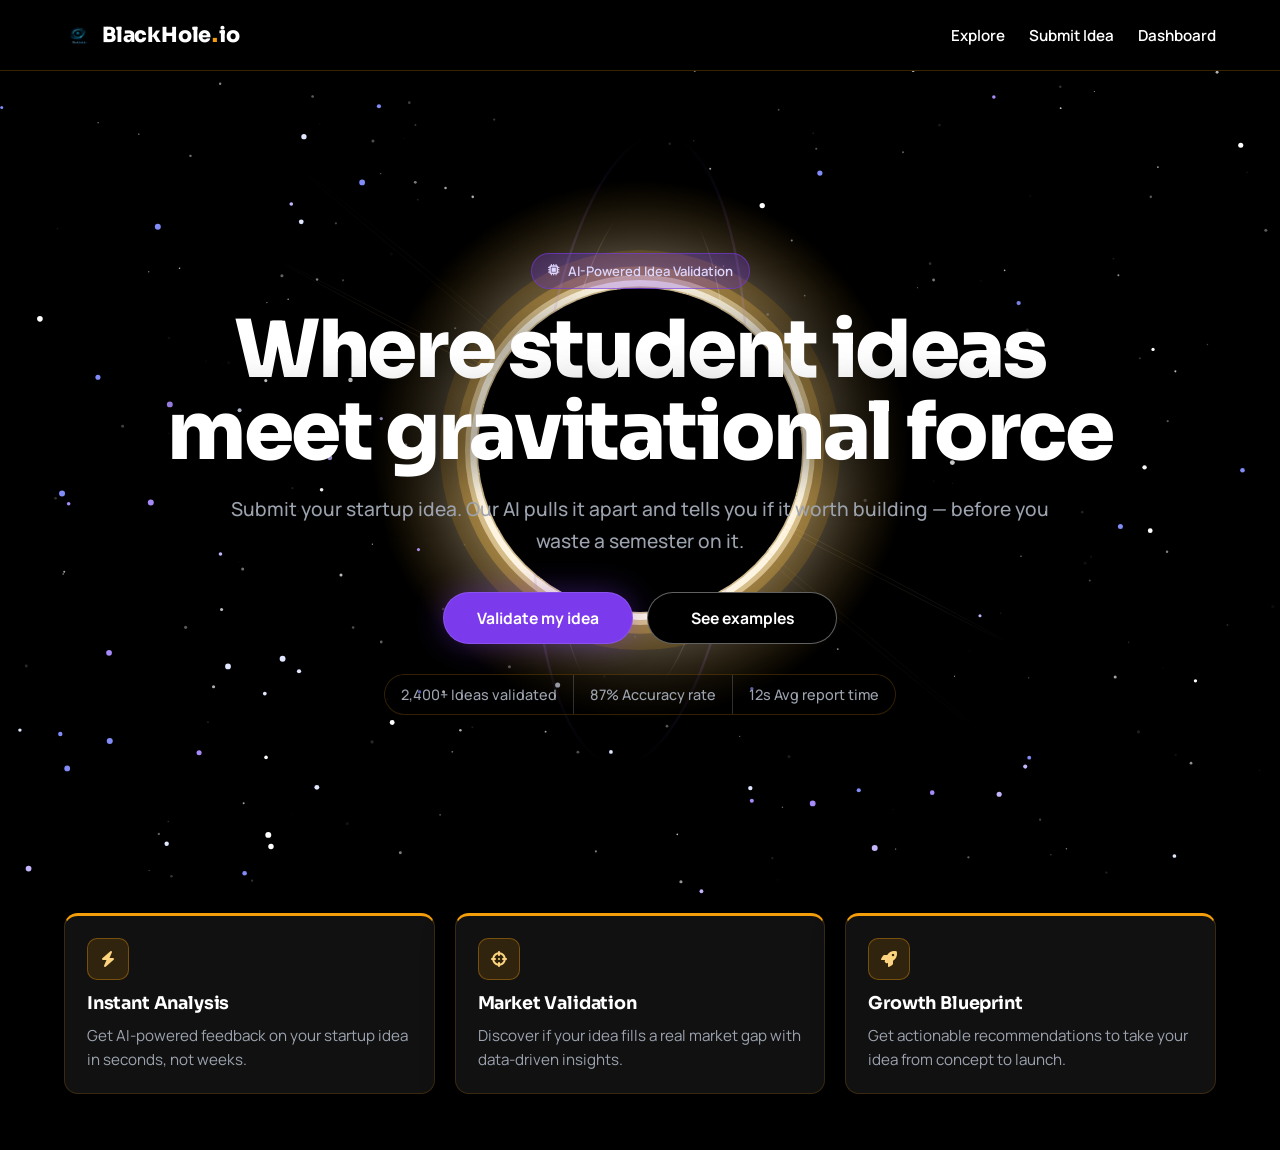
==== index.html @ 7dafb569 "Complete BlackHole.io project - UI, AI validation, team matching" ====
<!DOCTYPE html>
<html lang="en">
<head>
  <meta charset="UTF-8">
  <meta name="viewport" content="width=device-width, initial-scale=1.0">
  <title>BlackHole.io</title>
  <link rel="preconnect" href="https://fonts.googleapis.com">
  <link rel="preconnect" href="https://fonts.gstatic.com" crossorigin>
  <link href="https://fonts.googleapis.com/css2?family=Manrope:wght@400;500;600;700;800&family=Sora:wght@600;700;800&display=swap" rel="stylesheet">
  <link rel="stylesheet" href="https://cdnjs.cloudflare.com/ajax/libs/font-awesome/6.5.2/css/all.min.css" referrerpolicy="no-referrer">
  <style>
    :root {
      --bg: #000000;
      --card: #111111;
      --text: #ffffff;
      --muted: #9ca3af;
      --gold: #f59e0b;
      --purple: #7c3aed;
    }

    * {
      box-sizing: border-box;
    }

    html,
    body {
      margin: 0;
      min-height: 100%;
      background: #000000;
      color: #ffffff;
      font-family: "Manrope", "Segoe UI", sans-serif;
    }

    .logo,
    .hero-title,
    .feature-title {
      font-family: "Sora", "Manrope", sans-serif;
    }

    body {
      opacity: 0;
      animation: page-fade-in 450ms ease-out forwards;
    }

    @keyframes page-fade-in {
      from {
        opacity: 0;
      }
      to {
        opacity: 1;
      }
    }

    .page-shell {
      position: relative;
      z-index: 5;
    }

    #particles-canvas,
    #space-canvas {
      position: fixed;
      inset: 0;
      width: 100vw;
      height: 100vh;
      background: #000000;
      z-index: 0;
    }

    #particles-canvas {
      z-index: 0;
      opacity: 1;
    }

    #space-canvas {
      z-index: 1;
    }

    .navbar {
      position: sticky;
      top: 0;
      z-index: 20;
      background: #000000;
      border-bottom: 1px solid rgba(245, 158, 11, 0.22);
      backdrop-filter: blur(6px);
    }

    .navbar-content {
      max-width: 1200px;
      margin: 0 auto;
      min-height: 70px;
      padding: 0 24px;
      display: flex;
      align-items: center;
      justify-content: space-between;
      gap: 16px;
    }

    .logo {
      display: inline-flex;
      align-items: center;
      gap: 10px;
      text-decoration: none;
      color: #ffffff;
      font-weight: 800;
      font-size: 1.3rem;
      letter-spacing: -0.01em;
    }

    .logo-img {
      width: 28px;
      height: 28px;
      object-fit: contain;
      border-radius: 6px;
    }

    .logo .dot {
      color: #f59e0b;
      padding: 0 1px;
    }

    .nav-links {
      display: flex;
      gap: 1.5rem;
      align-items: center;
    }

    .nav-links a {
      color: #ffffff;
      text-decoration: none;
      font-size: 0.95rem;
      font-weight: 600;
      transition: color 0.2s ease;
    }

    .nav-links a:hover {
      color: #f59e0b;
    }

    .hero {
      position: relative;
      z-index: 10;
      min-height: calc(100vh - 70px);
      display: flex;
      align-items: center;
      justify-content: center;
      text-align: center;
      padding: 48px 20px 52px;
    }

    .hero-content {
      width: min(1120px, 100%);
    }

    .hero-badge {
      display: inline-flex;
      align-items: center;
      gap: 8px;
      background: rgba(124, 58, 237, 0.28);
      border: 1px solid rgba(124, 58, 237, 0.58);
      color: #ddd6fe;
      border-radius: 999px;
      padding: 8px 16px;
      font-weight: 600;
      font-size: 0.82rem;
      margin-bottom: 20px;
    }

    .hero-badge i {
      font-size: 0.72rem;
    }

    .hero-title {
      margin: 0;
      font-size: clamp(2.6rem, 6.5vw, 80px);
      line-height: 1.02;
      font-weight: 800;
      letter-spacing: -0.03em;
      color: #ffffff;
      text-wrap: balance;
      text-shadow: 0 0 55px rgba(0, 0, 0, 0.9);
    }

    .hero-subtitle {
      margin: 22px auto 0;
      max-width: 840px;
      color: #9ca3af;
      font-size: clamp(1rem, 1.8vw, 1.2rem);
      line-height: 1.65;
      font-weight: 500;
    }

    .hero-actions {
      margin-top: 34px;
      display: flex;
      justify-content: center;
      gap: 14px;
      flex-wrap: wrap;
    }

    .hero-btn {
      display: inline-flex;
      align-items: center;
      justify-content: center;
      border-radius: 999px;
      text-decoration: none;
      padding: 14px 30px;
      min-width: 190px;
      font-size: 0.98rem;
      font-weight: 700;
      transition: transform 0.2s ease, box-shadow 0.2s ease, border-color 0.2s ease;
    }

    .hero-btn-primary {
      background: #7c3aed;
      color: #ffffff;
      border: 1px solid rgba(255, 255, 255, 0.12);
      box-shadow: 0 0 30px rgba(124, 58, 237, 0.38);
    }

    .hero-btn-primary:hover {
      transform: translateY(-1px);
      box-shadow: 0 0 40px rgba(124, 58, 237, 0.52);
    }

    .hero-btn-secondary {
      background: #000000;
      color: #ffffff;
      border: 1px solid rgba(255, 255, 255, 0.38);
    }

    .hero-btn-secondary:hover {
      border-color: rgba(245, 158, 11, 0.62);
      color: #fcd38b;
      transform: translateY(-1px);
    }

    .stats-row {
      margin-top: 30px;
      display: inline-flex;
      align-items: center;
      justify-content: center;
      flex-wrap: wrap;
      color: #9ca3af;
      font-size: 0.9rem;
      font-weight: 500;
      border: 1px solid rgba(245, 158, 11, 0.2);
      border-radius: 999px;
      background: rgba(0, 0, 0, 0.32);
      overflow: hidden;
    }

    .stat-chip {
      padding: 10px 16px;
      white-space: nowrap;
    }

    .stat-chip + .stat-chip {
      border-left: 1px solid rgba(255, 255, 255, 0.18);
    }

    .features {
      position: relative;
      z-index: 10;
      max-width: 1200px;
      margin: 0 auto;
      padding: 12px 24px 56px;
      display: grid;
      grid-template-columns: repeat(3, minmax(0, 1fr));
      gap: 20px;
    }

    .feature-card {
      background: #111111;
      border-radius: 14px;
      border-top: 3px solid #f59e0b;
      border-right: 1px solid rgba(245, 158, 11, 0.18);
      border-bottom: 1px solid rgba(245, 158, 11, 0.18);
      border-left: 1px solid rgba(245, 158, 11, 0.18);
      padding: 22px;
      box-shadow: 0 14px 32px rgba(0, 0, 0, 0.48);
    }

    .feature-icon {
      font-size: 1.5rem;
      margin-bottom: 12px;
      display: inline-flex;
      width: 42px;
      height: 42px;
      align-items: center;
      justify-content: center;
      border-radius: 10px;
      background: rgba(245, 158, 11, 0.14);
      border: 1px solid rgba(245, 158, 11, 0.36);
    }

    .feature-icon i {
      font-size: 1rem;
      color: #fcd37f;
    }

    .feature-title {
      margin: 0;
      color: #ffffff;
      font-size: 1.1rem;
      font-weight: 700;
      letter-spacing: -0.01em;
    }

    .feature-desc {
      margin: 10px 0 0;
      color: #9ca3af;
      font-size: 0.95rem;
      line-height: 1.55;
    }

    @media (max-width: 920px) {
      .features {
        grid-template-columns: repeat(2, minmax(0, 1fr));
      }
    }

    @media (max-width: 760px) {
      .navbar-content {
        min-height: auto;
        flex-wrap: wrap;
        padding: 12px 16px;
      }

      .nav-links {
        width: 100%;
        justify-content: flex-start;
        gap: 1rem;
      }

      .hero {
        min-height: auto;
        padding-top: 58px;
      }

      .stats-row {
        border-radius: 16px;
      }

      .stat-chip {
        width: 100%;
      }

      .stat-chip + .stat-chip {
        border-left: none;
        border-top: 1px solid rgba(255, 255, 255, 0.14);
      }
    }

    @media (max-width: 640px) {
      .features {
        grid-template-columns: 1fr;
        padding-left: 16px;
        padding-right: 16px;
      }
    }
  </style>
</head>
<body>
  <canvas id="particles-canvas" aria-hidden="true"></canvas>
  <canvas id="space-canvas" aria-hidden="true"></canvas>

  <div class="page-shell">
    <nav class="navbar">
      <div class="navbar-content">
        <a class="logo" href="index.html"><img src="assets/logo.png" alt="BlackHole logo" class="logo-img" onerror="this.style.display='none'"><span>BlackHole<span class="dot">.</span>io</span></a>
        <div class="nav-links">
          <a href="explore.html">Explore</a>
          <a href="submit.html">Submit Idea</a>
          <a href="dashboard.html">Dashboard</a>
        </div>
      </div>
    </nav>

    <main class="hero">
      <section class="hero-content">
        <div class="hero-badge"><i class="fa-solid fa-microchip" aria-hidden="true"></i> AI-Powered Idea Validation</div>
        <h1 class="hero-title">Where student ideas meet gravitational force</h1>
        <p class="hero-subtitle">Submit your startup idea. Our AI pulls it apart and tells you if it worth building — before you waste a semester on it.</p>
        <div class="hero-actions">
          <a class="hero-btn hero-btn-primary" href="submit.html">Validate my idea</a>
          <a class="hero-btn hero-btn-secondary" href="explore.html">See examples</a>
        </div>
        <div class="stats-row" aria-label="Platform stats">
          <span class="stat-chip">2,400+ Ideas validated</span>
          <span class="stat-chip">87% Accuracy rate</span>
          <span class="stat-chip">12s Avg report time</span>
        </div>
      </section>
    </main>

    <section class="features">
      <article class="feature-card">
        <div class="feature-icon"><i class="fa-solid fa-bolt" aria-hidden="true"></i></div>
        <h3 class="feature-title">Instant Analysis</h3>
        <p class="feature-desc">Get AI-powered feedback on your startup idea in seconds, not weeks.</p>
      </article>
      <article class="feature-card">
        <div class="feature-icon"><i class="fa-solid fa-crosshairs" aria-hidden="true"></i></div>
        <h3 class="feature-title">Market Validation</h3>
        <p class="feature-desc">Discover if your idea fills a real market gap with data-driven insights.</p>
      </article>
      <article class="feature-card">
        <div class="feature-icon"><i class="fa-solid fa-rocket" aria-hidden="true"></i></div>
        <h3 class="feature-title">Growth Blueprint</h3>
        <p class="feature-desc">Get actionable recommendations to take your idea from concept to launch.</p>
      </article>
    </section>
  </div>

  <script>
    const canvas = document.getElementById("space-canvas");
    const ctx = canvas.getContext("2d");

    const starCount = 200;
    const lensDotCount = 300;
    const particleCount = 80;

    const stars = [];
    const particles = [];
    const particlePalette = ["#ffffff", "#a78bfa", "#818cf8", "#c4b5fd", "#e0e7ff"];

    let width = 0;
    let height = 0;
    let cx = 0;
    let cy = 0;
    let eventHorizonRadius = 0;
    let diskRotation = 0;
    let lastTime = performance.now();

    function randomRange(min, max) {
      return Math.random() * (max - min) + min;
    }

    function edgeSpawn() {
      const side = Math.floor(Math.random() * 4);
      if (side === 0) {
        return { x: randomRange(0, width), y: -8 };
      }
      if (side === 1) {
        return { x: width + 8, y: randomRange(0, height) };
      }
      if (side === 2) {
        return { x: randomRange(0, width), y: height + 8 };
      }
      return { x: -8, y: randomRange(0, height) };
    }

    function randomFarSpawn() {
      let x = randomRange(0, width);
      let y = randomRange(0, height);
      let tries = 0;
      while (Math.hypot(cx - x, cy - y) < eventHorizonRadius * 1.35 && tries < 12) {
        x = randomRange(0, width);
        y = randomRange(0, height);
        tries += 1;
      }
      return { x: x, y: y };
    }

    function createStar() {
      return {
        x: Math.random() * width,
        y: Math.random() * height,
        r: randomRange(0.5, 1.6),
        baseAlpha: randomRange(0.35, 0.9),
        phase: randomRange(0, Math.PI * 2),
        speed: randomRange(0.4, 1.2)
      };
    }

    function createParticle() {
      const spawn = randomFarSpawn();
      return {
        x: spawn.x,
        y: spawn.y,
        prevX: spawn.x,
        prevY: spawn.y,
        vx: randomRange(-0.03, 0.03),
        vy: randomRange(-0.03, 0.03),
        r: randomRange(1.5, 3),
        color: particlePalette[Math.floor(Math.random() * particlePalette.length)],
        noisePhase: randomRange(0, Math.PI * 2),
        drift: randomRange(0.45, 1.15)
      };
    }

    function setupScene() {
      width = window.innerWidth;
      height = window.innerHeight;

      const dpr = Math.min(window.devicePixelRatio || 1, 2);
      canvas.width = Math.floor(width * dpr);
      canvas.height = Math.floor(height * dpr);
      canvas.style.width = width + "px";
      canvas.style.height = height + "px";
      ctx.setTransform(dpr, 0, 0, dpr, 0, 0);

      cx = width * 0.5;
      cy = height * 0.5;
      eventHorizonRadius = Math.min(width, height) * 0.18;

      stars.length = 0;
      for (let i = 0; i < starCount; i += 1) {
        stars.push(createStar());
      }

      particles.length = 0;
      for (let i = 0; i < particleCount; i += 1) {
        particles.push(createParticle());
      }
    }

    function drawBackground() {
      ctx.fillStyle = "#000000";
      ctx.fillRect(0, 0, width, height);
    }

    function drawStars(timeSeconds) {
      for (let i = 0; i < stars.length; i += 1) {
        const s = stars[i];
        const twinkle = 0.55 + 0.45 * Math.sin(timeSeconds * s.speed + s.phase);
        ctx.beginPath();
        ctx.arc(s.x, s.y, s.r, 0, Math.PI * 2);
        ctx.fillStyle = "rgba(235, 238, 245," + (s.baseAlpha * twinkle).toFixed(3) + ")";
        ctx.fill();
      }
    }

    function drawPhotonRing() {
      const ringRadius = eventHorizonRadius * 1.04;
      const bloomRadius = ringRadius * 1.6;

      const bloom = ctx.createRadialGradient(cx, cy, ringRadius, cx, cy, bloomRadius);
      bloom.addColorStop(0, "rgba(255, 248, 231, 0.4)");
      bloom.addColorStop(1, "rgba(200, 134, 10, 0)");
      ctx.beginPath();
      ctx.arc(cx, cy, bloomRadius, 0, Math.PI * 2);
      ctx.fillStyle = bloom;
      ctx.fill();

      const ringLayers = [
        { lineWidth: eventHorizonRadius * 0.23, color: "rgba(200, 134, 10, 0.20)", radius: ringRadius + eventHorizonRadius * 0.08 },
        { lineWidth: eventHorizonRadius * 0.13, color: "rgba(226, 173, 66, 0.36)", radius: ringRadius + eventHorizonRadius * 0.03 },
        { lineWidth: eventHorizonRadius * 0.08, color: "rgba(255, 234, 188, 0.58)", radius: ringRadius },
        { lineWidth: eventHorizonRadius * 0.038, color: "rgba(255, 248, 231, 0.95)", radius: ringRadius - eventHorizonRadius * 0.01 }
      ];

      for (let i = 0; i < ringLayers.length; i += 1) {
        const layer = ringLayers[i];
        ctx.beginPath();
        ctx.arc(cx, cy, layer.radius, 0, Math.PI * 2);
        ctx.strokeStyle = layer.color;
        ctx.lineWidth = layer.lineWidth;
        ctx.stroke();
      }
    }

    function drawAccretionDisk() {
      const diskHalfWidth = eventHorizonRadius * 2.6;

      ctx.save();
      ctx.translate(cx, cy);
      ctx.rotate(diskRotation);
      ctx.scale(1, 0.08);

      const gradient = ctx.createLinearGradient(-diskHalfWidth, 0, diskHalfWidth, 0);
      gradient.addColorStop(0, "rgba(255, 248, 231, 0)");
      gradient.addColorStop(0.22, "rgba(210, 155, 56, 0.22)");
      gradient.addColorStop(0.5, "rgba(255, 248, 231, 0.95)");
      gradient.addColorStop(0.78, "rgba(210, 155, 56, 0.22)");
      gradient.addColorStop(1, "rgba(255, 248, 231, 0)");

      ctx.strokeStyle = gradient;
      ctx.lineWidth = 6;
      ctx.beginPath();
      ctx.ellipse(0, 0, diskHalfWidth, 34, 0, 0, Math.PI * 2);
      ctx.stroke();

      ctx.restore();

      ctx.save();
      ctx.translate(cx, cy);
      ctx.rotate(diskRotation + (12 * Math.PI) / 180);
      ctx.scale(1, 0.08);

      const gradient2 = ctx.createLinearGradient(-diskHalfWidth * 1.08, 0, diskHalfWidth * 1.08, 0);
      gradient2.addColorStop(0, "rgba(255, 248, 231, 0)");
      gradient2.addColorStop(0.22, "rgba(183, 129, 31, 0.14)");
      gradient2.addColorStop(0.5, "rgba(255, 230, 170, 0.58)");
      gradient2.addColorStop(0.78, "rgba(183, 129, 31, 0.14)");
      gradient2.addColorStop(1, "rgba(255, 248, 231, 0)");

      ctx.strokeStyle = gradient2;
      ctx.lineWidth = 4;
      ctx.beginPath();
      ctx.ellipse(0, 0, diskHalfWidth * 1.08, 42, 0, 0, Math.PI * 2);
      ctx.stroke();
      ctx.restore();
    }

    function drawPerpendicularSaturnRing(timeSeconds) {
      const ringA = eventHorizonRadius * 1.95;
      const ringB = eventHorizonRadius * 0.65;
      const wobble = Math.sin(timeSeconds * 0.6) * 0.1;
      const pulse = 0.32 + 0.16 * Math.sin(timeSeconds * 1.8);

      ctx.save();
      ctx.translate(cx, cy);
      ctx.rotate(Math.PI / 2 + wobble);

      const ringGlow = ctx.createLinearGradient(-ringA, 0, ringA, 0);
      ringGlow.addColorStop(0, "rgba(124, 58, 237, 0)");
      ringGlow.addColorStop(0.5, "rgba(255, 236, 196, " + pulse.toFixed(3) + ")");
      ringGlow.addColorStop(1, "rgba(124, 58, 237, 0)");

      ctx.strokeStyle = ringGlow;
      ctx.lineWidth = 2.4;
      ctx.beginPath();
      ctx.ellipse(0, 0, ringA, ringB, 0, 0, Math.PI * 2);
      ctx.stroke();

      const ringCore = ctx.createLinearGradient(-ringA * 0.72, 0, ringA * 0.72, 0);
      ringCore.addColorStop(0, "rgba(255, 248, 231, 0)");
      ringCore.addColorStop(0.5, "rgba(255, 248, 231, 0.9)");
      ringCore.addColorStop(1, "rgba(255, 248, 231, 0)");

      ctx.strokeStyle = ringCore;
      ctx.lineWidth = 1.1;
      ctx.beginPath();
      ctx.ellipse(0, 0, ringA * 0.82, ringB * 0.82, 0, 0, Math.PI * 2);
      ctx.stroke();

      ctx.restore();
    }

    function drawLensingShimmer(timeSeconds) {
      for (let i = 0; i < lensDotCount; i += 1) {
        const angle = (i / lensDotCount) * Math.PI * 2;
        const r = eventHorizonRadius * (1 + 0.04 * Math.sin(angle * 8 + timeSeconds * 3));
        const x = cx + Math.cos(angle) * r;
        const y = cy + Math.sin(angle) * r;
        ctx.beginPath();
        ctx.arc(x, y, 1, 0, Math.PI * 2);
        ctx.fillStyle = "rgba(255, 240, 200, 0.6)";
        ctx.fill();
      }
    }

    function updateAndDrawParticles(deltaSeconds, timeSeconds) {
      for (let i = 0; i < particles.length; i += 1) {
        const p = particles[i];

        p.prevX = p.x;
        p.prevY = p.y;

        const dx = cx - p.x;
        const dy = cy - p.y;
        const dist = Math.max(Math.hypot(dx, dy), 1);

        const force = 0.0065 / Math.pow(dist, 0.6);
        const dtScale = deltaSeconds * 2.8;
        p.vx += (dx / dist) * force * dist * dtScale;
        p.vy += (dy / dist) * force * dist * dtScale;

        // Subtle turbulence keeps the inward flow organic instead of forming strict bands.
        p.vx += Math.sin(timeSeconds * p.drift + p.noisePhase) * 0.004 * deltaSeconds;
        p.vy += Math.cos(timeSeconds * (p.drift * 0.9) + p.noisePhase) * 0.004 * deltaSeconds;

        p.vx *= 0.985;
        p.vy *= 0.985;

        p.x += p.vx;
        p.y += p.vy;

        ctx.beginPath();
        ctx.moveTo(p.prevX, p.prevY);
        ctx.lineTo(p.x, p.y);
        ctx.strokeStyle = "rgba(196, 181, 253, 0.1)";
        ctx.lineWidth = 1;
        ctx.stroke();

        ctx.beginPath();
        ctx.arc(p.x, p.y, p.r, 0, Math.PI * 2);
        ctx.fillStyle = p.color;
        ctx.fill();

        const reachedHorizon = Math.hypot(cx - p.x, cy - p.y) <= eventHorizonRadius;
        const outOfBounds = p.x < -20 || p.y < -20 || p.x > width + 20 || p.y > height + 20;

        if (reachedHorizon || outOfBounds) {
          const spawn = randomFarSpawn();
          p.x = spawn.x;
          p.y = spawn.y;
          p.prevX = p.x;
          p.prevY = p.y;
          p.vx = randomRange(-0.03, 0.03);
          p.vy = randomRange(-0.03, 0.03);
        }
      }
    }

    function drawEventHorizon() {
      ctx.beginPath();
      ctx.arc(cx, cy, eventHorizonRadius, 0, Math.PI * 2);
      ctx.fillStyle = "#000000";
      ctx.fill();
    }

    function frame(now) {
      const deltaSeconds = Math.min((now - lastTime) / 1000, 0.04);
      const timeSeconds = now / 1000;
      lastTime = now;

      diskRotation = (timeSeconds / 18) * Math.PI * 2;

      drawBackground();
      drawStars(timeSeconds);
      updateAndDrawParticles(deltaSeconds, timeSeconds);
      drawPhotonRing();
      drawAccretionDisk();
      drawPerpendicularSaturnRing(timeSeconds);
      drawLensingShimmer(timeSeconds);
      drawEventHorizon();

      requestAnimationFrame(frame);
    }

    window.addEventListener("resize", setupScene);

    setupScene();
    requestAnimationFrame(frame);
  </script>
</body>
</html>
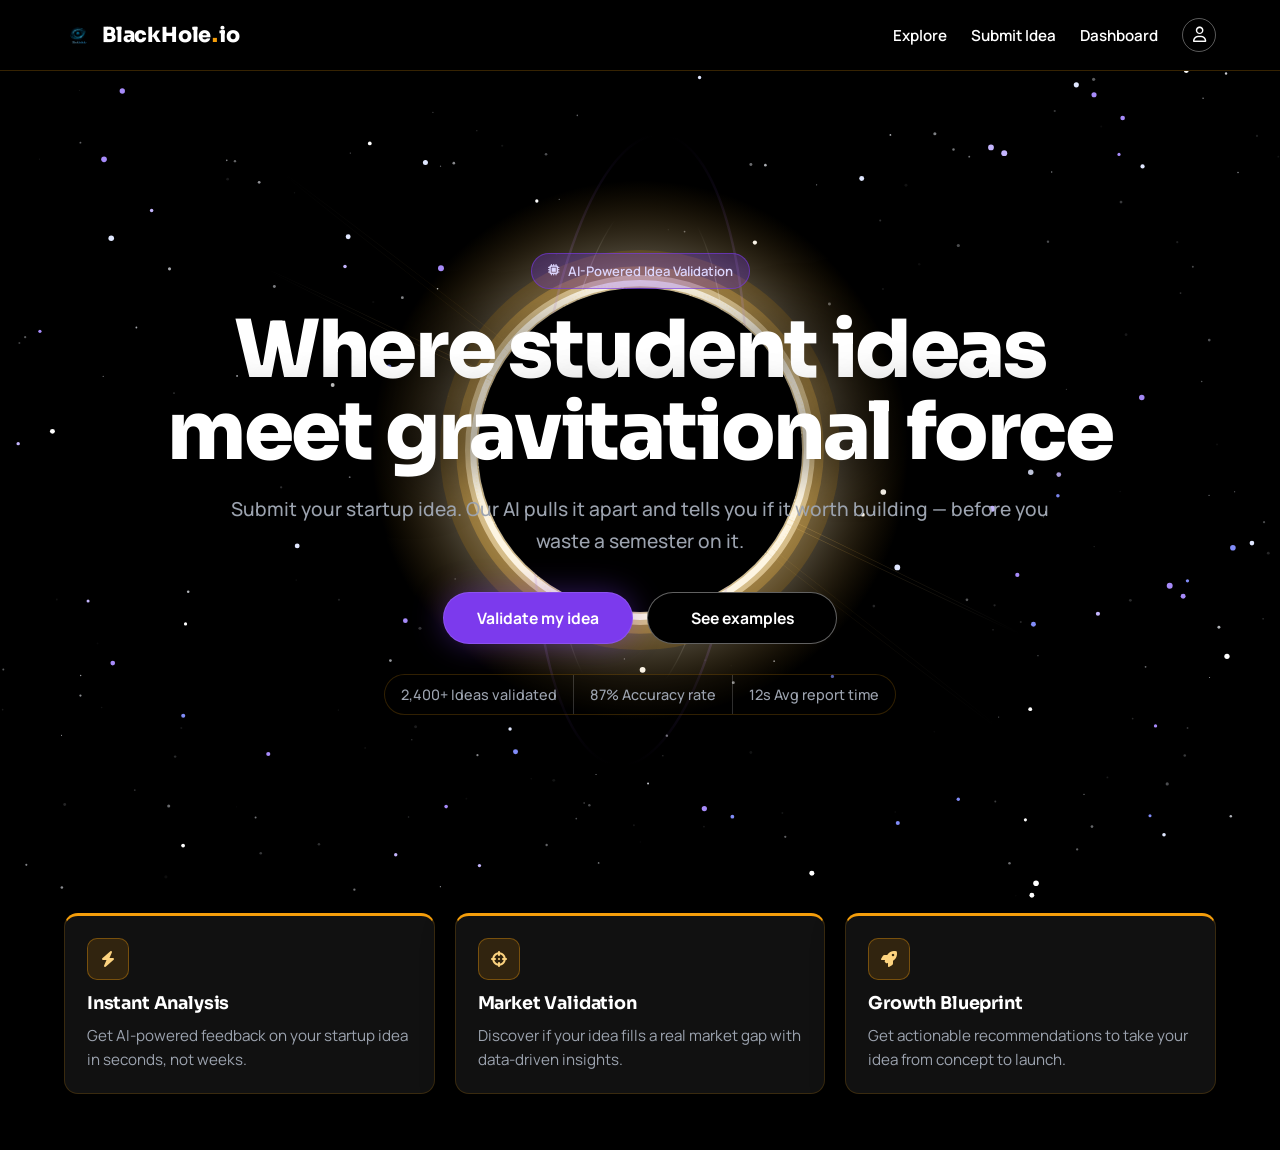
==== commit 7153289b: "Complete BlackHole.io project - UI, AI validation, team matching" ====
--- a/index.html
+++ b/index.html
@@ -132,6 +132,24 @@
       transition: color 0.2s ease;
     }
 
+    .nav-profile-link {
+      width: 34px;
+      height: 34px;
+      border-radius: 50%;
+      border: 1px solid rgba(255, 255, 255, 0.35);
+      display: inline-flex;
+      align-items: center;
+      justify-content: center;
+      color: #ffffff;
+      text-decoration: none;
+      transition: border-color 0.2s ease, color 0.2s ease;
+    }
+
+    .nav-profile-link:hover {
+      color: #f59e0b;
+      border-color: rgba(245, 158, 11, 0.7);
+    }
+
     .nav-links a:hover {
       color: #f59e0b;
     }
@@ -372,6 +390,7 @@
           <a href="explore.html">Explore</a>
           <a href="submit.html">Submit Idea</a>
           <a href="dashboard.html">Dashboard</a>
+          <a href="profile.html" class="nav-profile-link" aria-label="Profile"><i class="fa-regular fa-user"></i></a>
         </div>
       </div>
     </nav>
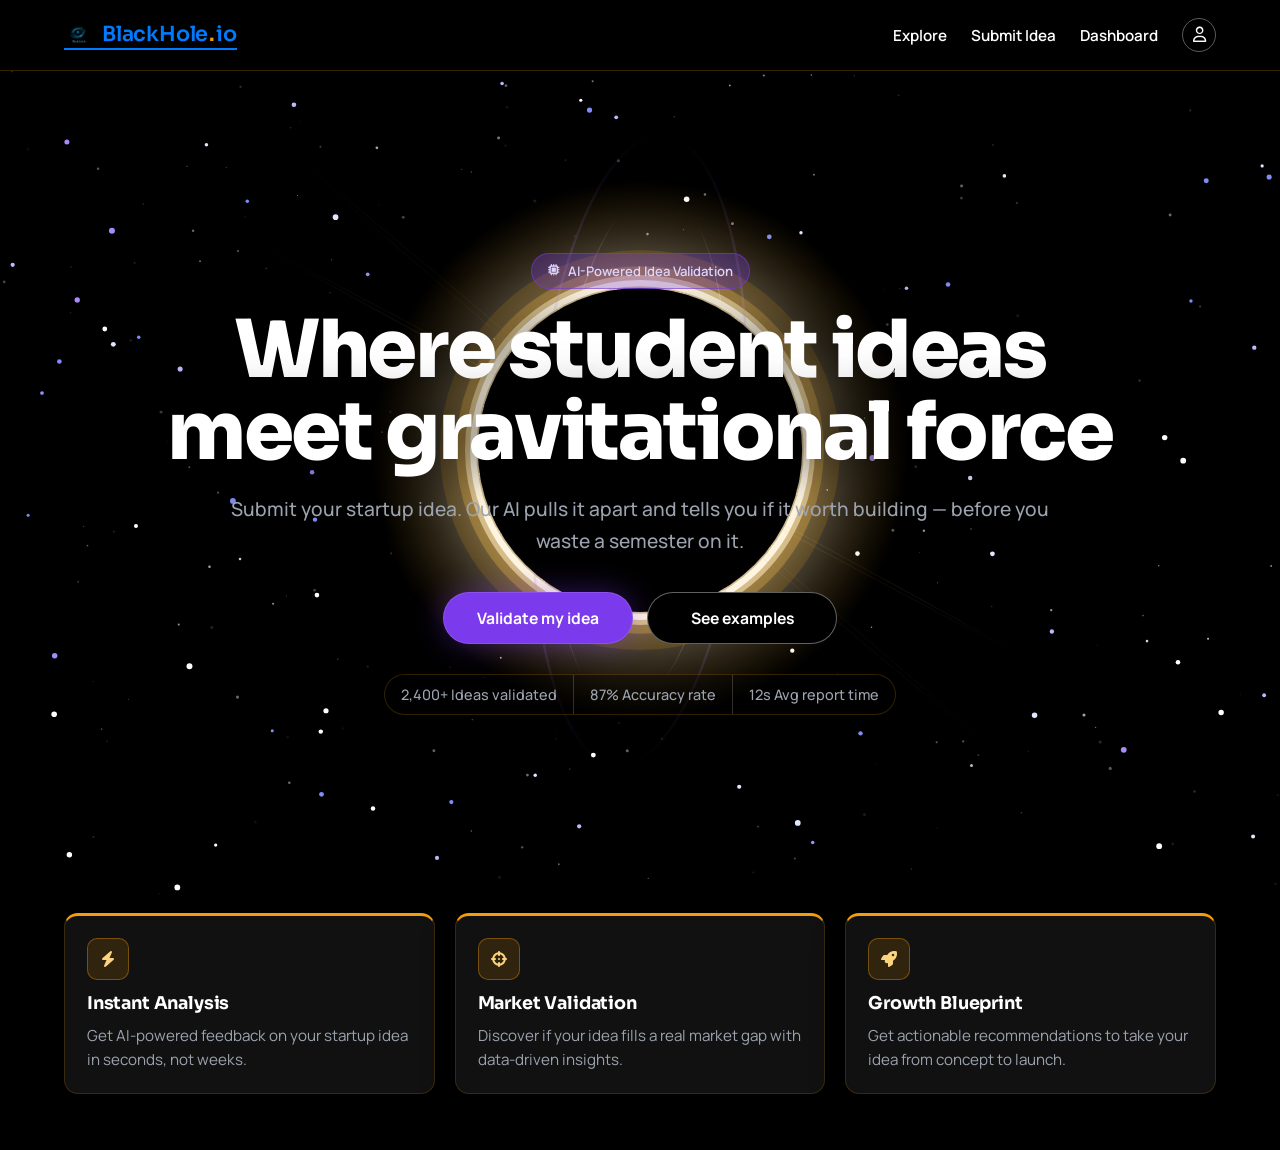
==== commit 5c39978f: "fix: resolve button click errors when opening project locally from zip Co-authored-by: karthick400 <" ====
--- a/index.html
+++ b/index.html
@@ -431,6 +431,14 @@
     </section>
   </div>
 
+  <script src="js/ideas.js"></script>
+  <script src="js/users.js"></script>
+  <script src="js/matching.js"></script>
+  <script src="js/heat.js"></script>
+  <script src="js/ui.js"></script>
+  <script src="js/mock-data.js"></script>
+  <script src="js/gemini.js"></script>
+  <script src="js/app.js"></script>
   <script>
     const canvas = document.getElementById("space-canvas");
     const ctx = canvas.getContext("2d");
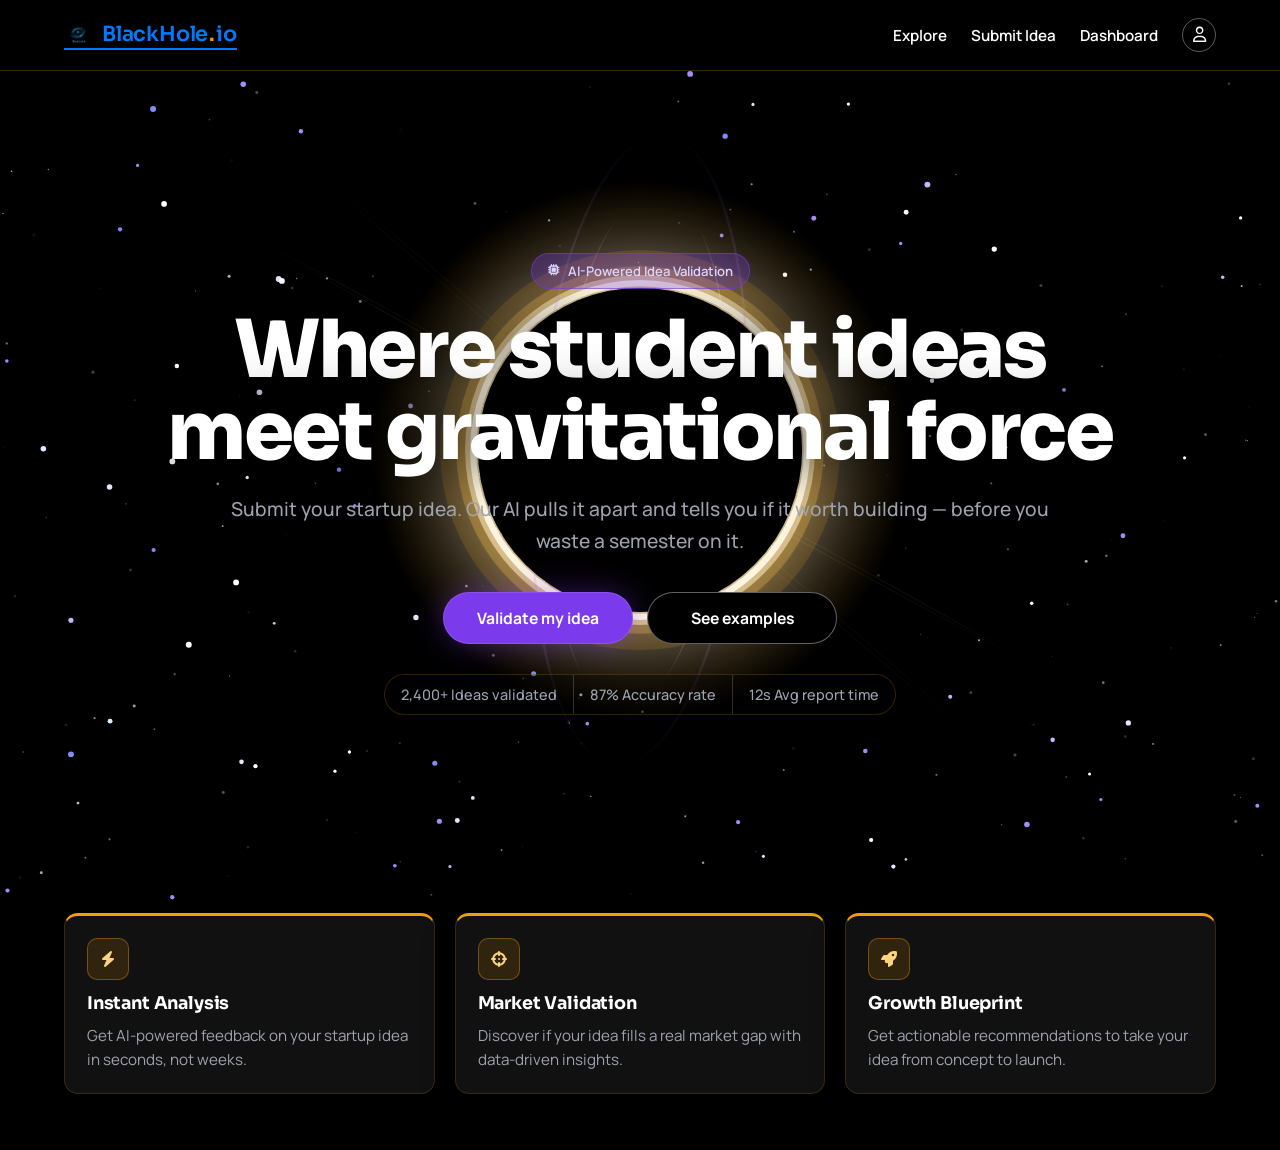
==== commit 918b4d5a: "fix: resolve file-not-found errors, tracking prevention, and JS bugs across all pages Co-authored-by" ====
--- a/index.html
+++ b/index.html
@@ -4,6 +4,7 @@
   <meta charset="UTF-8">
   <meta name="viewport" content="width=device-width, initial-scale=1.0">
   <title>BlackHole.io</title>
+  <link rel="icon" href="assets/logo.png">
   <link rel="preconnect" href="https://fonts.googleapis.com">
   <link rel="preconnect" href="https://fonts.gstatic.com" crossorigin>
   <link href="https://fonts.googleapis.com/css2?family=Manrope:wght@400;500;600;700;800&family=Sora:wght@600;700;800&display=swap" rel="stylesheet">
@@ -39,16 +40,7 @@
 
     body {
       opacity: 0;
-      animation: page-fade-in 450ms ease-out forwards;
-    }
-
-    @keyframes page-fade-in {
-      from {
-        opacity: 0;
-      }
-      to {
-        opacity: 1;
-      }
+      transition: opacity 300ms ease-in-out;
     }
 
     .page-shell {
